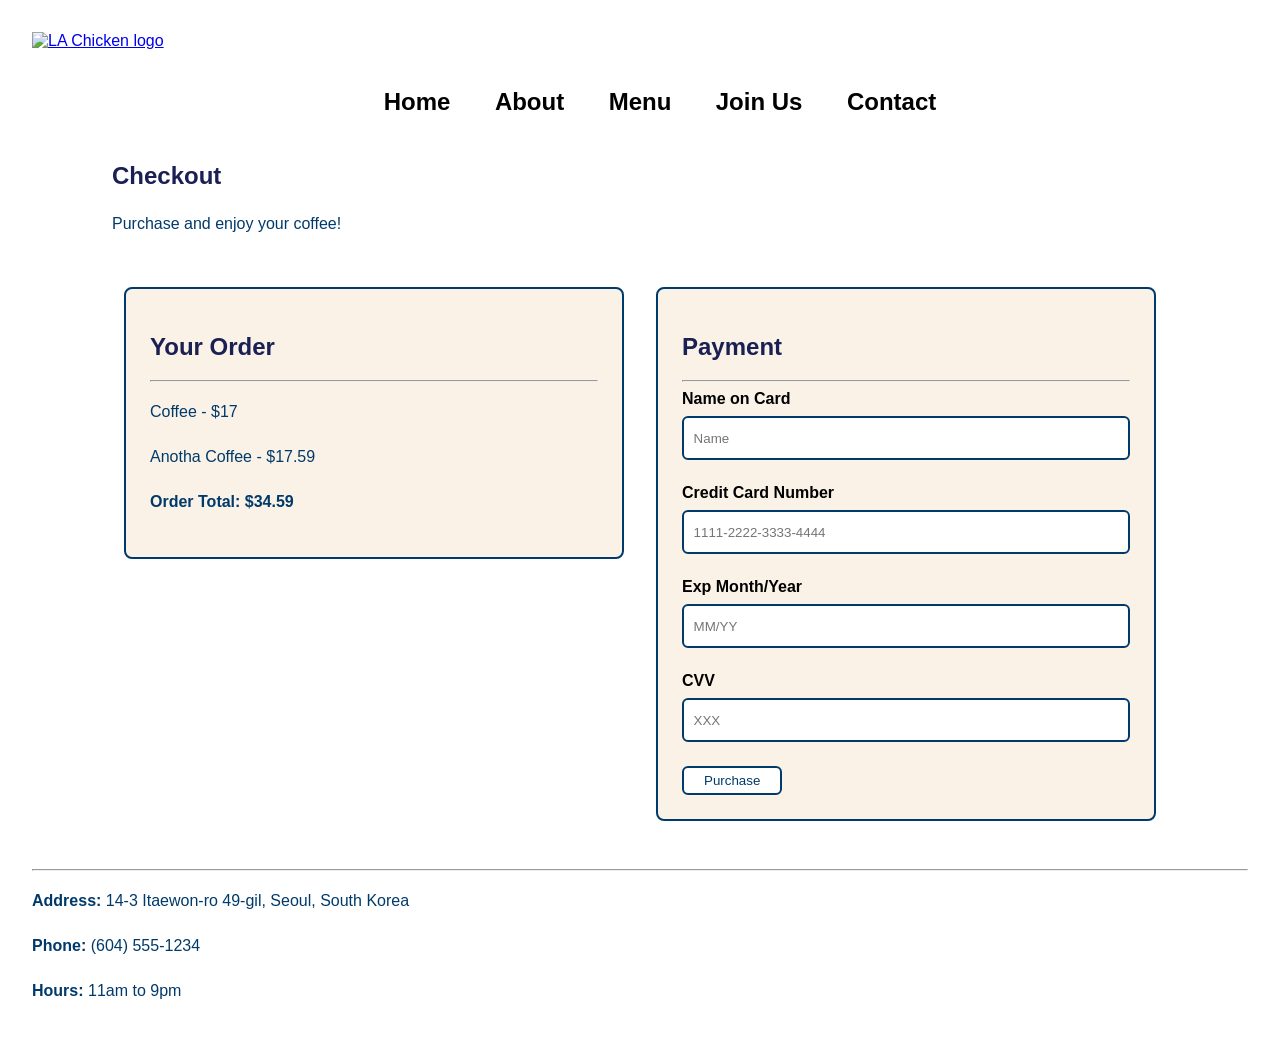
==== checkout.html @ bc3311f5 "checkout page" ====
<!DOCTYPE html>
<html lang="en">
<head>
  <meta charset="UTF-8">
  <meta name="viewport" content="width=device-width, initial-scale=1.0">
  <title>CHECKOUT</title>
    <link rel="icon" type="image/png" href="img/Chicken-logo.png">
    <link rel="stylesheet" href="css/checkout.css">
    <link rel="stylesheet" href="css/fonts.css">
</head>

<body class="checkout-page">

  <header class="site-header">
    <a href="product.html">
      <img src="img/Chicken-logo.png" class="logo" alt="LA Chicken logo">
    </a>

    <nav class="navbar">
      <ul>
        <li><a href="index.html">Home</a></li>
        <li><a href="product.html#about">About</a></li>
        <li><a href="product.html#menu">Menu</a></li>
        <li><a href="product.html#cx-signup">Join Us</a></li>
        <li><a href="#footer">Contact</a></li>
      </ul>
    </nav>
  </header>

  <main>
    <section class="checkout-wrap">

      <div class="checkout-intro">
        <h1>Checkout</h1>
        <p>Purchase and enjoy your coffee!</p>
      </div>

      <section class="checkout-layout">

        <!-- Order summary -->
        <div class="checkout-container">
          <h2>Your Order</h2>
          <hr>
          <p>Coffee - $17</p>
          <p>Anotha Coffee - $17.59</p>
          <p><strong>Order Total: $34.59</strong></p>
        </div>

        <!-- Payment form -->
        <div class="payment-container">
          <div class="payment-box">
            <h2>Payment</h2>
            <hr>
            <form class="payment-form">
              <label for="cname">Name on Card</label>
              <input type="text" id="cname" placeholder="Name">

              <label for="ccnum">Credit Card Number</label>
              <input type="text" id="ccnum" placeholder="1111-2222-3333-4444">

              <label for="exp">Exp Month/Year</label>
              <input type="text" id="exp" placeholder="MM/YY">

              <label for="cvv">CVV</label>
              <input type="text" id="cvv" placeholder="XXX">

              <button class="btn" type="submit">Purchase</button>
            </form>

          </div>
        </div>

      </section>
    </section>
  </main>

  <footer id="footer">
    <hr>
    <p><strong>Address:</strong> 14-3 Itaewon-ro 49-gil, Seoul, South Korea</p>
    <p><strong>Phone:</strong> (604) 555-1234</p>
    <p><strong>Hours:</strong> 11am to 9pm</p>
  </footer>

</body>
</html>
---- css/checkout.css ----
/* Reset */
*,
*::before,
*::after {
  box-sizing: border-box;
}

body {
  font-family: 'NeueMontreal', sans-serif;
  padding: 2rem;
  margin: 0;
}

/* Typography */

p {
  font-family: 'Simplon Mono', sans-serif;
  color: #003A6B;
  line-height: 1.8;
}

h1, h2 {
  color: #1a2054;
}

/*navbar*/

.navbar {
  display: flex;
  align-items: center;
  justify-content: center;
  padding-left: 10%;
  padding-right: 10%;
  padding-top: 0.75rem;
}

.navbar ul li {
  list-style-type: none;
  display: inline-block;
  padding: 10px 20px;
}

.navbar ul li a {
  position: relative;
  color: #000000;
  font-family: "NeueMontreal", sans-serif;
  font-style: normal;
  font-weight: bold;
  text-decoration: none;
  font-size: 1.5rem;
}

.navbar ul li a::after {
  content: "";
  position: absolute;
  left: 0;
  bottom: -4px;
  width: 100%;
  height: 2.5px;
  background-color: #003A6B;
  transform: scaleX(0);
  transform-origin: left;
  transition: transform 0.5s ease;
}

.navbar ul li a:hover {
  color: #003A6B;
}

.navbar ul li a:hover::after {
  transform: scaleX(1);
}

/* Layout */

.checkout-layout {
  display: flex;
  justify-content: center;
  align-items: flex-start;
  gap: 2rem;

  max-width: 1100px;
  margin: 3rem auto;
  width: 100%;
}

.checkout-intro {
  margin-left: 5rem;
}

@media (max-width: 800px) {
  .checkout-intro {
    margin-left: 0.5rem;
    padding-right: 0.5rem;
  }
}

.checkout-container,
.payment-container {
  flex: 1;
  max-width: 500px;
  width: 100%;
}

/* Order Summary Box */

.checkout-container {
  border: 2px solid #003A6B;
  background: #FAF2E6;
  padding: 1.5rem;
  border-radius: 8px;
}

/* Payment */

.payment-box {
  border: 2px solid #003A6B;
  background: #FAF2E6;
  padding: 1.5rem;
  border-radius: 8px;
}

/* Payment Form Styling */

.payment-form label {
  display: block;
  margin-bottom: 0.5rem;
  font-weight: bold;
}

.payment-form input {
  width: 100%;
  height: 44px;
  margin-bottom: 1.5rem;
  padding: 0.6rem;
  border: 2px solid #003A6B;
  border-radius: 6px;
  background: #fff;
}

/* Button */

.btn {
  font-family: 'Simplon Mono', sans-serif;
  padding: 5px 20px;
  border: 2px solid #003A6B;
  background: none;
  color: #003A6B;
  border-radius: 6px;
  cursor: pointer;
  transition: transform 0.3s ease, background-color 0.3s ease;
  background-color: #fff;
}

.btn:hover {
  transform: scale(1.05);
  background-color: #fff;
}

/* Responsive */

@media (max-width: 800px) {
  .checkout-layout {
    flex-direction: column;
    align-items: center;
  }

  .checkout-container,
  .payment-container {
    max-width: 100%;
  }
}
---- css/fonts.css ----
/* I have picked Neue Montreal Font for Headings and Simplon Mono for paragraph fonts for now */
@font-face {
    font-family: "NeueMontreal";
    font-weight: normal;
	font-style: normal;
    src: url(../fonts/NeueMontreal-Regular.otf) format('truetype');
}

@font-face {
    font-family: "NeueMontreal";
    font-weight: bold;
	font-style: normal;
    src: url(../fonts/NeueMontreal-Bold.otf) format('truetype');
}

@font-face {
    font-family: "NeueMontreal";
    font-weight: normal;
	font-style: italic;
    src: url(../fonts/NeueMontreal-Italic.otf) format('truetype');
}

@font-face {
    font-family: "NeueMontreal";
    font-weight: bold;
	font-style: italic;
    src: url(../fonts/NeueMontreal-BoldItalic.otf) format('truetype');
}

@font-face {
    font-family: "NeueMontreal";
    font-weight: 300;
	font-style: normal;
    src: url(../fonts/NeueMontreal-Light.otf) format('truetype');
}

@font-face {
    font-family: "Simplon Mono";
    font-weight: normal;
	font-style: normal;
    src: url(../fonts/Simplon\ Mono.ttf) format('truetype');
}
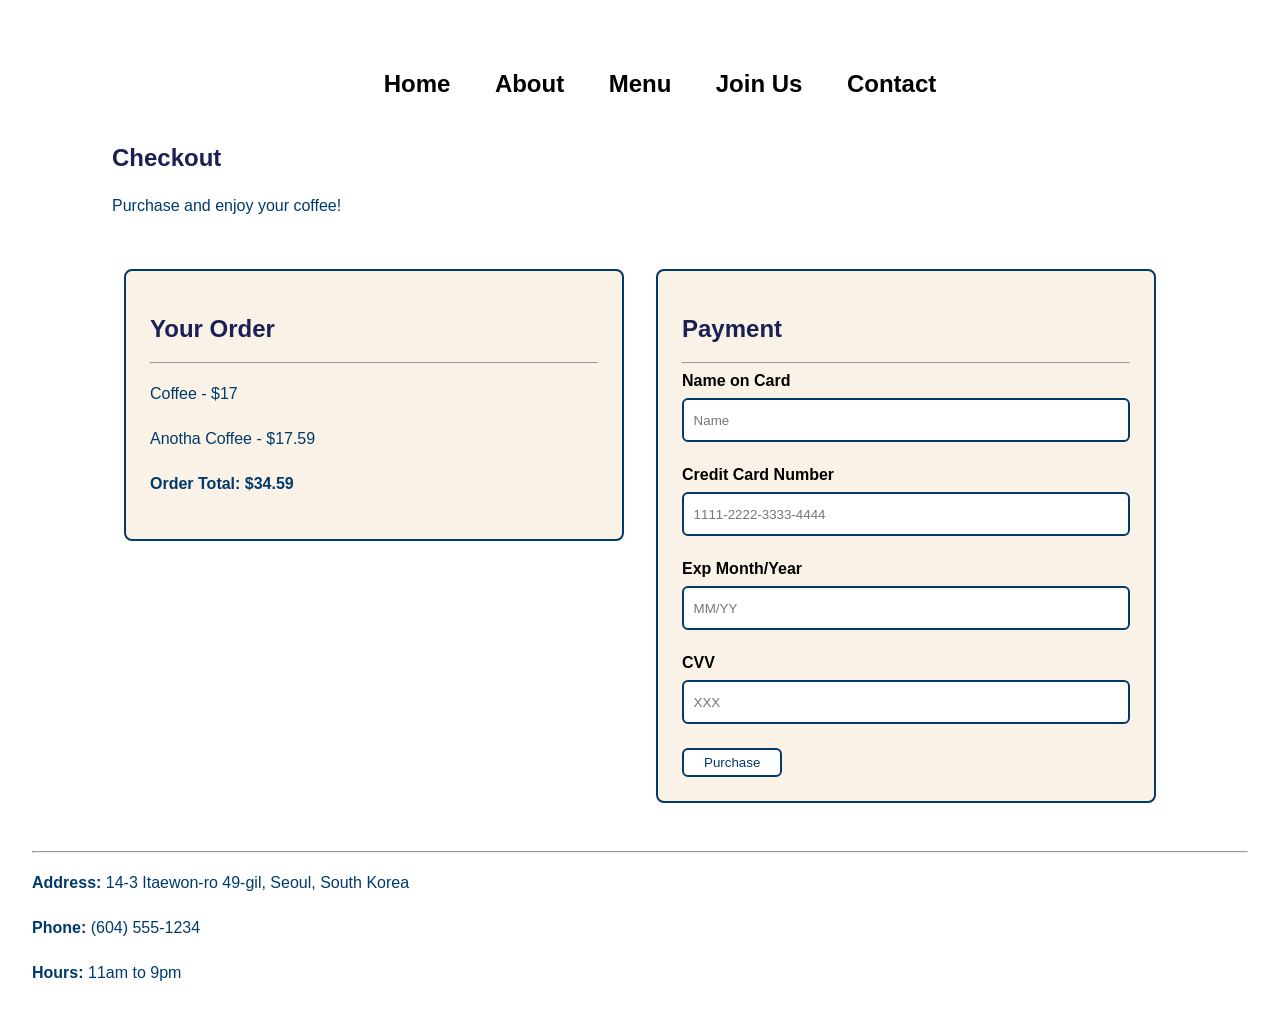
==== commit 8382ad59: "removed logo" ====
--- a/checkout.html
+++ b/checkout.html
@@ -12,10 +12,6 @@
 <body class="checkout-page">
 
   <header class="site-header">
-    <a href="product.html">
-      <img src="img/Chicken-logo.png" class="logo" alt="LA Chicken logo">
-    </a>
-
     <nav class="navbar">
       <ul>
         <li><a href="index.html">Home</a></li>
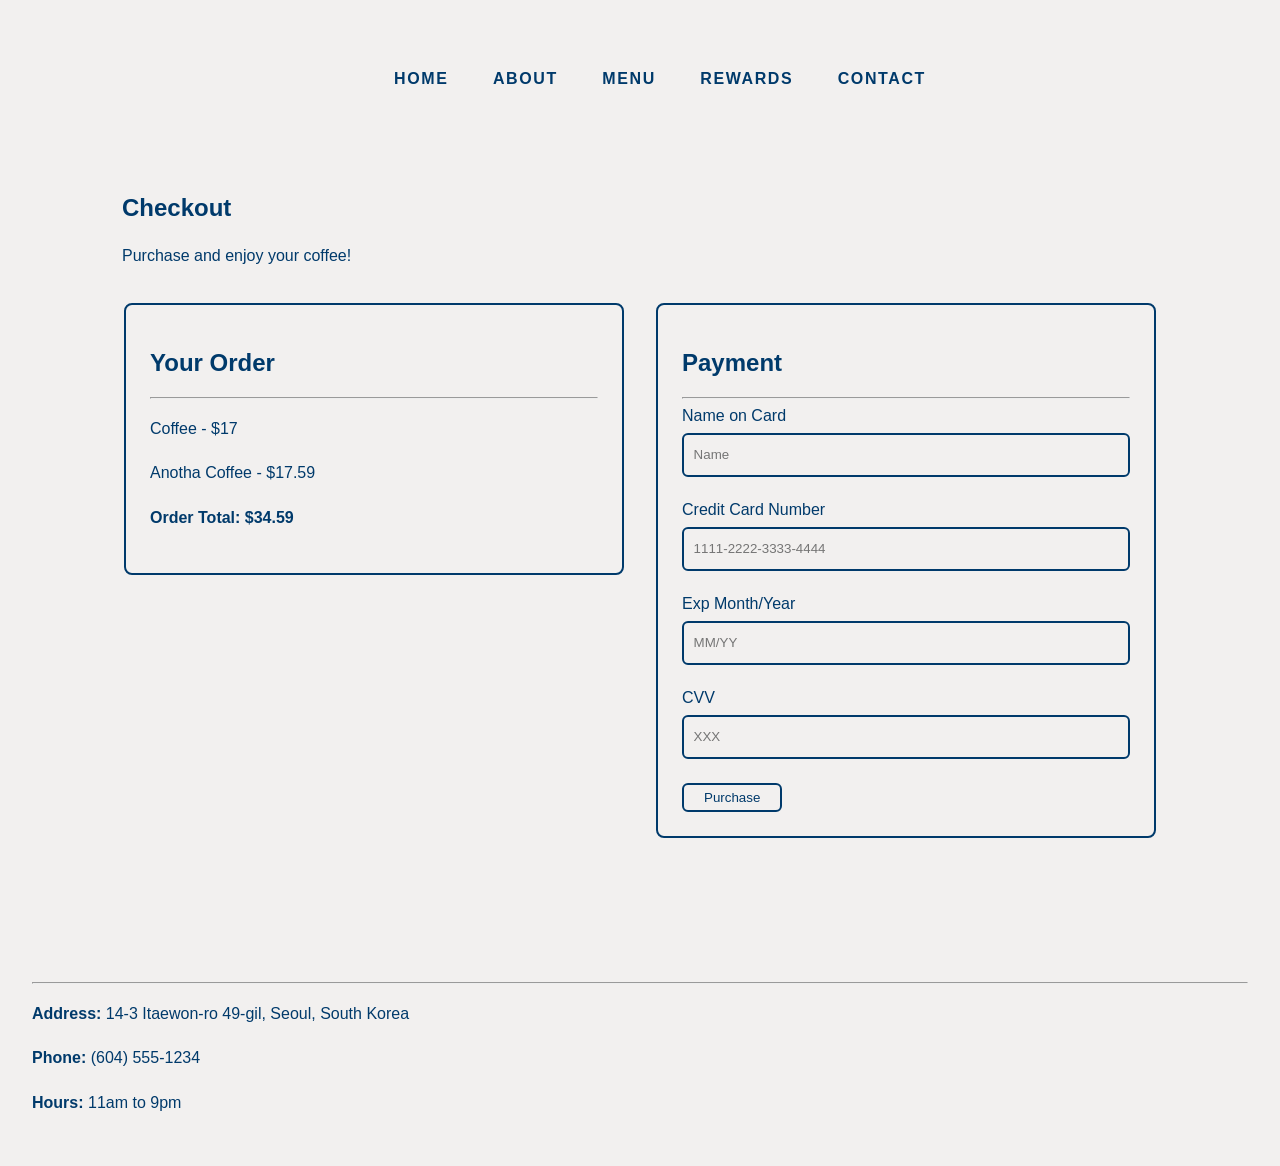
==== commit b9bd1d6c: "added stuff" ====
--- a/checkout.html
+++ b/checkout.html
@@ -14,17 +14,18 @@
   <header class="site-header">
     <nav class="navbar">
       <ul>
-        <li><a href="index.html">Home</a></li>
-        <li><a href="product.html#about">About</a></li>
-        <li><a href="product.html#menu">Menu</a></li>
-        <li><a href="product.html#cx-signup">Join Us</a></li>
-        <li><a href="#footer">Contact</a></li>
+        <li><a href="index.html">HOME</a></li>
+        <li><a href="index.html">ABOUT</a></li>
+        <li><a href="index.html#products">MENU</a></li>
+        <li><a href="index.html#cx-signup">REWARDS</a></li>
+        <li><a href="#footer">CONTACT</a></li>
       </ul>
     </nav>
   </header>
 
   <main>
     <section class="checkout-wrap">
+      <div class="checkout-page-container"> 
 
       <div class="checkout-intro">
         <h1>Checkout</h1>
@@ -41,6 +42,7 @@
           <p>Anotha Coffee - $17.59</p>
           <p><strong>Order Total: $34.59</strong></p>
         </div>
+        
 
         <!-- Payment form -->
         <div class="payment-container">
@@ -67,6 +69,7 @@
         </div>
 
       </section>
+      </div>
     </section>
   </main>
 
--- a/css/checkout.css
+++ b/css/checkout.css
@@ -9,6 +9,7 @@
   font-family: 'NeueMontreal', sans-serif;
   padding: 2rem;
   margin: 0;
+  background-color: #f2f0ef;
 }
 
 /* Typography */
@@ -20,7 +21,7 @@
 }
 
 h1, h2 {
-  color: #1a2054;
+  color: #003A6B;
 }
 
 /*navbar*/
@@ -42,12 +43,13 @@
 
 .navbar ul li a {
   position: relative;
-  color: #000000;
+  color: #003A6B;
   font-family: "NeueMontreal", sans-serif;
   font-style: normal;
   font-weight: bold;
   text-decoration: none;
-  font-size: 1.5rem;
+  font-size: 1rem;
+  letter-spacing: 0.1rem;
 }
 
 .navbar ul li a::after {
@@ -56,15 +58,15 @@
   left: 0;
   bottom: -4px;
   width: 100%;
-  height: 2.5px;
-  background-color: #003A6B;
+  height: 2px;
+  background-color: #000000;
   transform: scaleX(0);
   transform-origin: left;
   transition: transform 0.5s ease;
 }
 
 .navbar ul li a:hover {
-  color: #003A6B;
+  color: #000000;
 }
 
 .navbar ul li a:hover::after {
@@ -106,16 +108,30 @@
 
 .checkout-container {
   border: 2px solid #003A6B;
-  background: #FAF2E6;
+  background: #f2f0ef;
   padding: 1.5rem;
   border-radius: 8px;
+}
+
+.checkout-page-container {
+  max-width: 1100px;
+  margin: 5rem auto;
+  width: 100%;
+}
+
+.checkout-intro {
+  margin-left: 2rem;
+}
+
+.checkout-layout {
+  margin: 2rem 0 0;
 }
 
 /* Payment */
 
 .payment-box {
   border: 2px solid #003A6B;
-  background: #FAF2E6;
+  background: #f2f0ef;
   padding: 1.5rem;
   border-radius: 8px;
 }
@@ -123,9 +139,10 @@
 /* Payment Form Styling */
 
 .payment-form label {
+  font-family: "NeueMontreal", sans-serif;
   display: block;
   margin-bottom: 0.5rem;
-  font-weight: bold;
+  color: #003A6B;
 }
 
 .payment-form input {
@@ -135,7 +152,7 @@
   padding: 0.6rem;
   border: 2px solid #003A6B;
   border-radius: 6px;
-  background: #fff;
+  background: #f2f0ef;
 }
 
 /* Button */
@@ -149,12 +166,16 @@
   border-radius: 6px;
   cursor: pointer;
   transition: transform 0.3s ease, background-color 0.3s ease;
-  background-color: #fff;
+  background-color: #f2f0ef;
 }
 
 .btn:hover {
   transform: scale(1.05);
-  background-color: #fff;
+  background-color: #f2f0ef;
+}
+
+footer {
+  margin-top: 9rem;
 }
 
 /* Responsive */
@@ -169,4 +190,5 @@
   .payment-container {
     max-width: 100%;
   }
-}+}
+
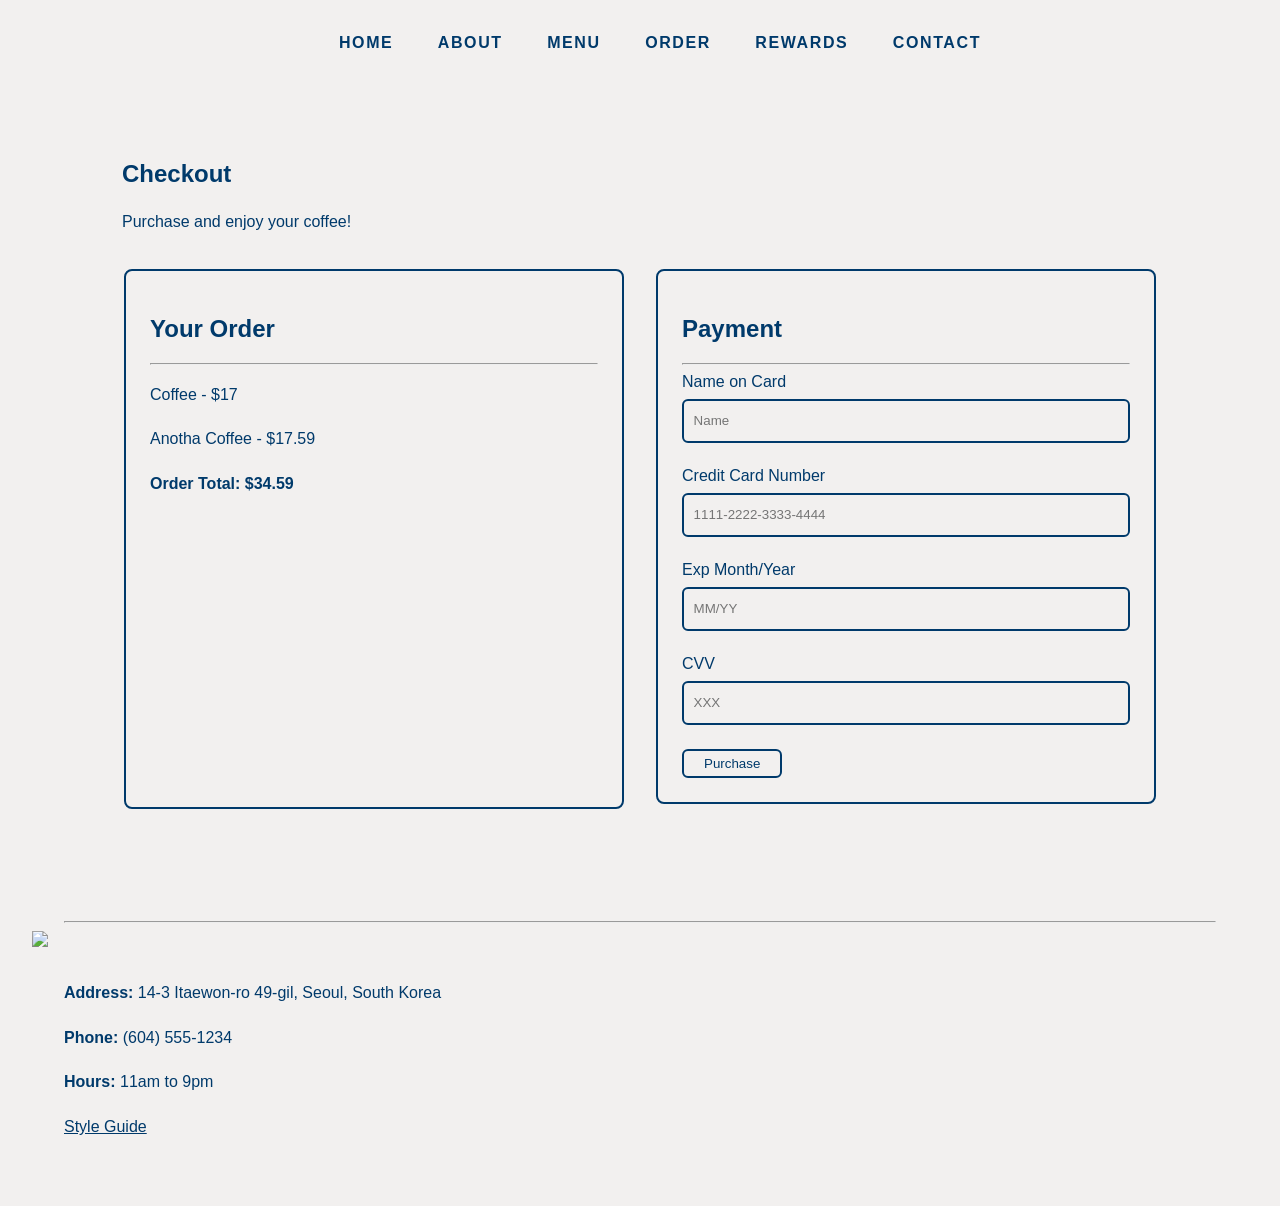
==== commit ce4a36d1: "fixed footer for all pages and layout adjustments" ====
--- a/checkout.html
+++ b/checkout.html
@@ -10,20 +10,20 @@
 </head>
 
 <body class="checkout-page">
-
-  <header class="site-header">
+  <header>
     <nav class="navbar">
       <ul>
         <li><a href="index.html">HOME</a></li>
         <li><a href="index.html">ABOUT</a></li>
-        <li><a href="index.html#products">MENU</a></li>
-        <li><a href="index.html#cx-signup">REWARDS</a></li>
+        <li><a href="menu.html">MENU</a></li>
+        <li><a href="order.html">ORDER</a></li>
+        <li><a href="index.html">REWARDS</a></li>
         <li><a href="#footer">CONTACT</a></li>
       </ul>
     </nav>
   </header>
 
-  <main>
+  <main class="checkout-cart">
     <section class="checkout-wrap">
       <div class="checkout-page-container"> 
 
@@ -74,11 +74,23 @@
   </main>
 
   <footer id="footer">
-    <hr>
-    <p><strong>Address:</strong> 14-3 Itaewon-ro 49-gil, Seoul, South Korea</p>
-    <p><strong>Phone:</strong> (604) 555-1234</p>
-    <p><strong>Hours:</strong> 11am to 9pm</p>
-  </footer>
+      <div class="footer-container">
+        <hr/>
+        <section id="logo">
+          <div id="logo-container">
+            <img src="img/logo.png" class="drc-logo">
+          </div>
+        </section>
+        <p>
+          <strong>Address:</strong> 14-3 Itaewon-ro 49-gil, Seoul, South Korea
+        </p>
+        <p><strong>Phone:</strong> (604) 555-1234</p>
+        <p><strong>Hours:</strong> 11am to 9pm</p>
+        <a href="style.html">
+          <p>Style Guide</p>
+        </a>
+      </div>
+    </footer>
 
 </body>
 </html>
--- a/css/checkout.css
+++ b/css/checkout.css
@@ -12,6 +12,14 @@
   background-color: #f2f0ef;
 }
 
+header {
+  position: absolute;
+  top: 0;
+  left: 0;
+  width: 100%;
+  z-index: 9999;
+}
+
 /* Typography */
 
 p {
@@ -24,15 +32,14 @@
   color: #003A6B;
 }
 
-/*navbar*/
-
+/* shared navbar*/
 .navbar {
   display: flex;
   align-items: center;
   justify-content: center;
   padding-left: 10%;
   padding-right: 10%;
-  padding-top: 0.75rem;
+  padding-top: 0.5rem;
 }
 
 .navbar ul li {
@@ -43,13 +50,13 @@
 
 .navbar ul li a {
   position: relative;
-  color: #003A6B;
+  color: #003a6b;;
   font-family: "NeueMontreal", sans-serif;
   font-style: normal;
   font-weight: bold;
   text-decoration: none;
   font-size: 1rem;
-  letter-spacing: 0.1rem;
+  letter-spacing: 0.1em;
 }
 
 .navbar ul li a::after {
@@ -75,6 +82,10 @@
 
 /* Layout */
 
+.checkout-cart {
+  margin-top: 8rem;
+}
+
 .checkout-layout {
   display: flex;
   justify-content: center;
@@ -111,6 +122,7 @@
   background: #f2f0ef;
   padding: 1.5rem;
   border-radius: 8px;
+  height: 540px;
 }
 
 .checkout-page-container {
@@ -174,8 +186,34 @@
   background-color: #f2f0ef;
 }
 
+/*footer*/
 footer {
-  margin-top: 9rem;
+  margin-top: 7rem;
+}
+
+.footer-container {
+  margin: 0 auto;
+  margin: 2rem 2rem;
+}
+
+#logo-container {
+  text-align: start; 
+  margin-bottom: 2rem;
+  margin-left: -2rem;
+}
+
+.drc-logo {
+  width: 250px;      
+  height: auto; 
+  display:block     
+}
+
+.footer-container a,
+.footer-container a:visited,
+.footer-container a:active,
+.footer-container a:focus {
+  color: #003A6B;
+  text-decoration: underline;
 }
 
 /* Responsive */
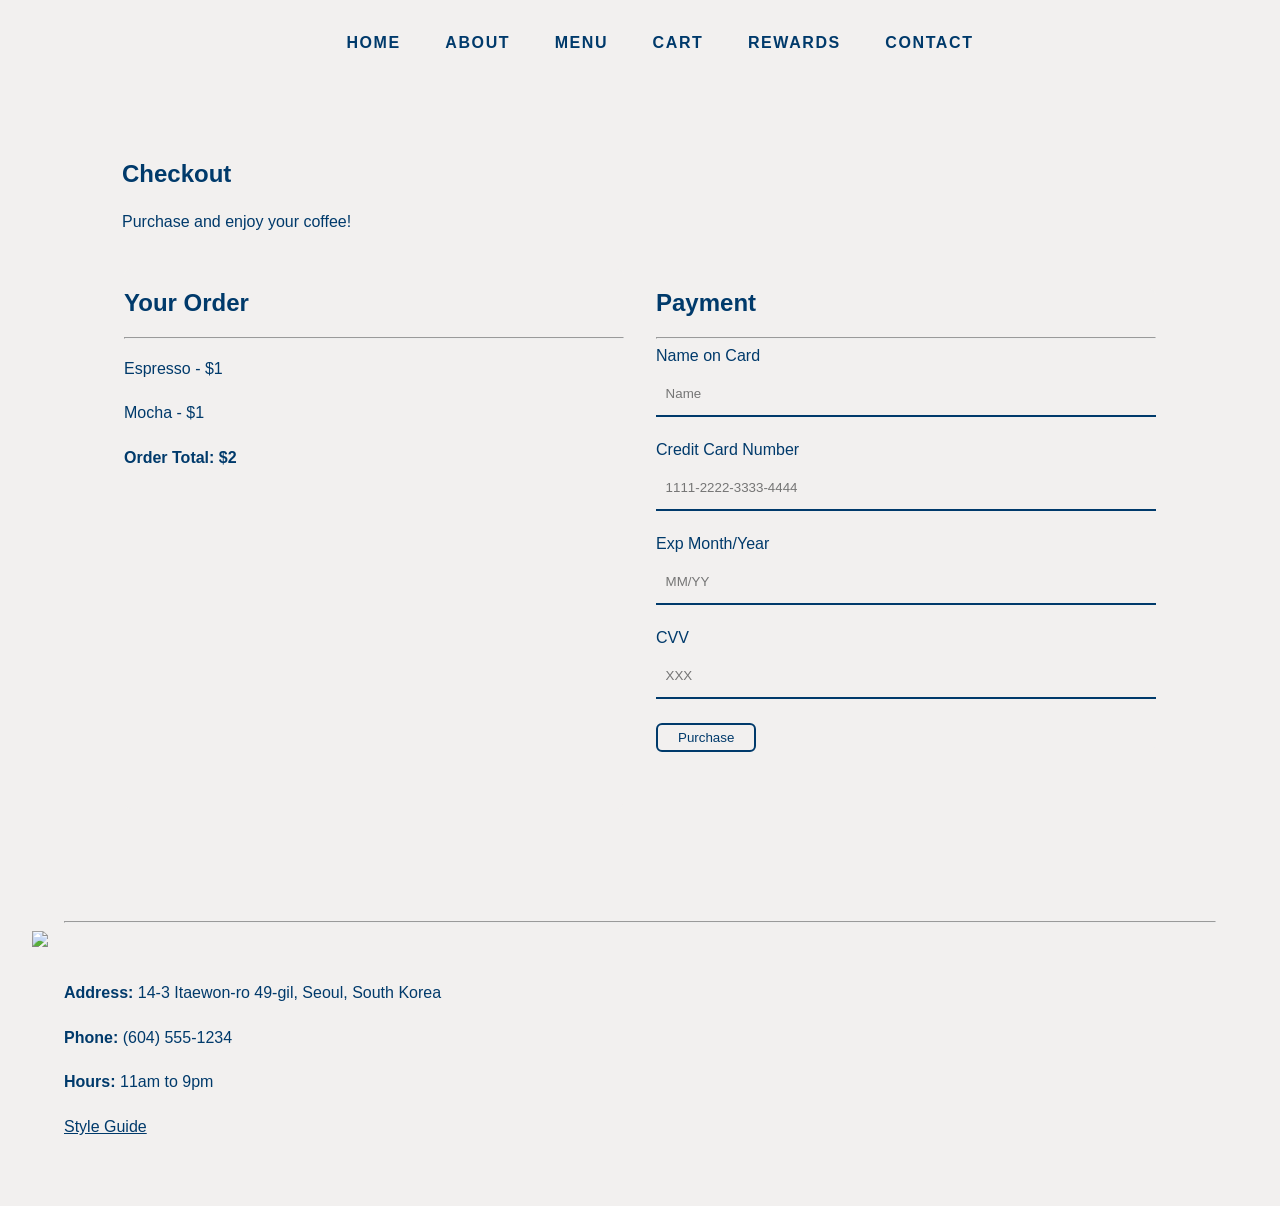
==== commit a41045da: "Checkout" ====
--- a/checkout.html
+++ b/checkout.html
@@ -3,8 +3,8 @@
 <head>
   <meta charset="UTF-8">
   <meta name="viewport" content="width=device-width, initial-scale=1.0">
-  <title>CHECKOUT</title>
-    <link rel="icon" type="image/png" href="img/Chicken-logo.png">
+  <title>DAY ROW</title>
+    <link rel="icon" type="image/png" href="img/icon.jpg" />
     <link rel="stylesheet" href="css/checkout.css">
     <link rel="stylesheet" href="css/fonts.css">
 </head>
@@ -14,10 +14,10 @@
     <nav class="navbar">
       <ul>
         <li><a href="index.html">HOME</a></li>
-        <li><a href="index.html">ABOUT</a></li>
+        <li><a href="index.html#about">ABOUT</a></li>
         <li><a href="menu.html">MENU</a></li>
-        <li><a href="order.html">ORDER</a></li>
-        <li><a href="index.html">REWARDS</a></li>
+        <li><a href="checkout.html">CART</a></li>
+        <li><a href="rewards.html">REWARDS</a></li>
         <li><a href="#footer">CONTACT</a></li>
       </ul>
     </nav>
@@ -38,9 +38,9 @@
         <div class="checkout-container">
           <h2>Your Order</h2>
           <hr>
-          <p>Coffee - $17</p>
-          <p>Anotha Coffee - $17.59</p>
-          <p><strong>Order Total: $34.59</strong></p>
+          <p>Espresso - $1</p>
+          <p>Mocha - $1</p>
+          <p><strong>Order Total: $2</strong></p>
         </div>
         
 
--- a/css/checkout.css
+++ b/css/checkout.css
@@ -118,9 +118,7 @@
 /* Order Summary Box */
 
 .checkout-container {
-  border: 2px solid #003A6B;
   background: #f2f0ef;
-  padding: 1.5rem;
   border-radius: 8px;
   height: 540px;
 }
@@ -142,9 +140,7 @@
 /* Payment */
 
 .payment-box {
-  border: 2px solid #003A6B;
   background: #f2f0ef;
-  padding: 1.5rem;
   border-radius: 8px;
 }
 
@@ -158,12 +154,12 @@
 }
 
 .payment-form input {
+  border: none;
   width: 100%;
   height: 44px;
   margin-bottom: 1.5rem;
   padding: 0.6rem;
-  border: 2px solid #003A6B;
-  border-radius: 6px;
+  border-bottom: 2px solid #003A6B;
   background: #f2f0ef;
 }
 
